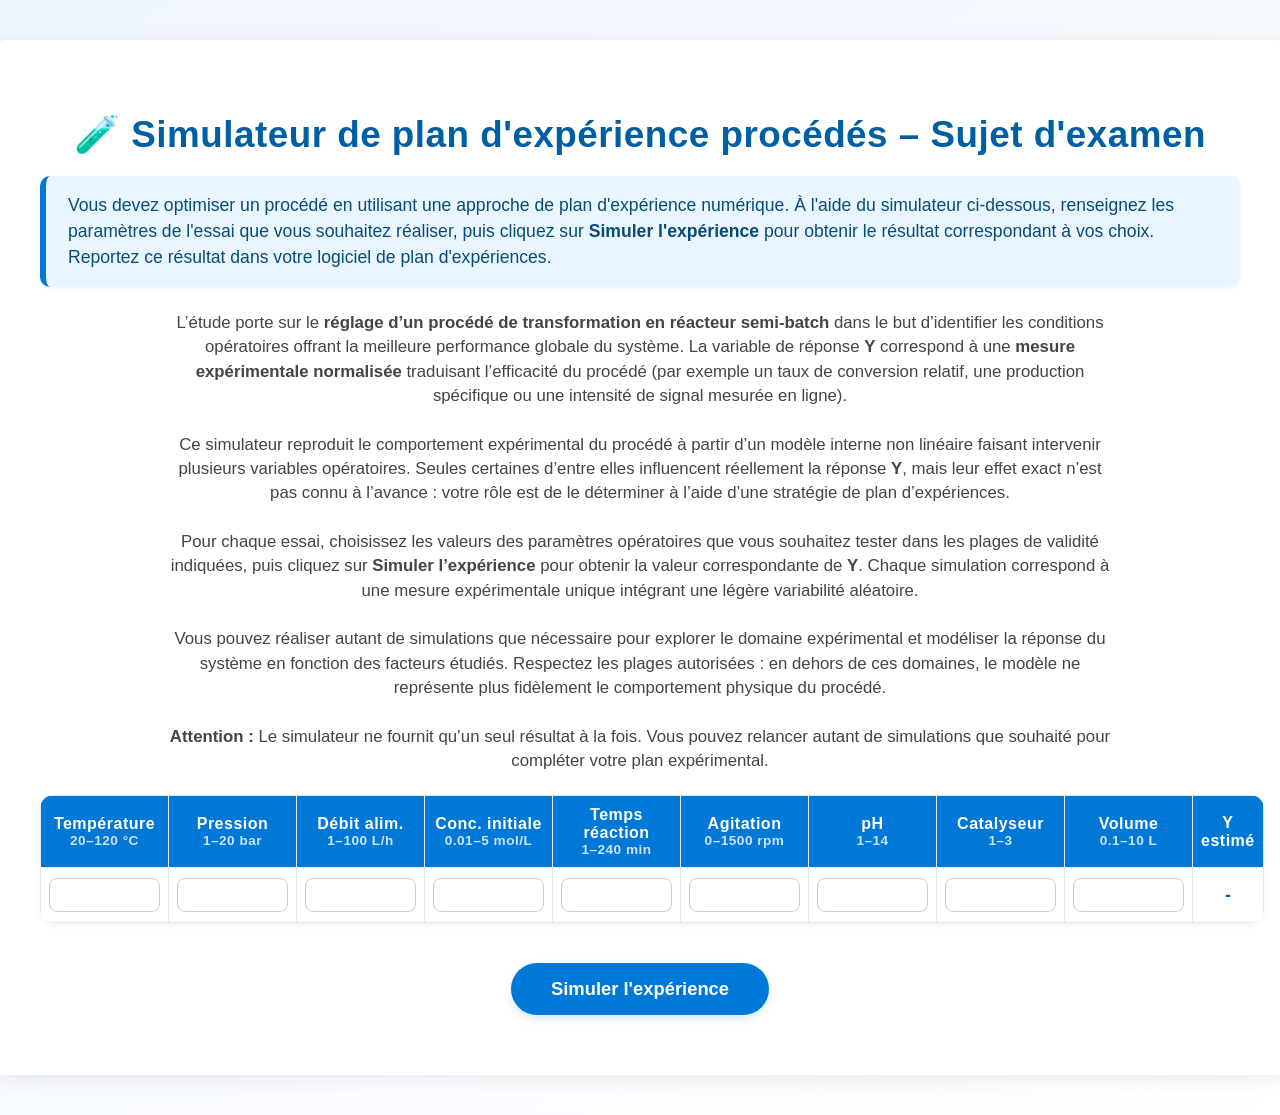
==== index.html @ 7dca86d6 "Refactor HTML content and improve model function" ====
<!DOCTYPE html>
<html lang="fr">
<head>
  <meta charset="UTF-8">
  <title>🧪 Simulateur de plan d'expérience – Sujet d'examen</title>
  <meta name="viewport" content="width=device-width, initial-scale=1">
  <style>
    :root {
      --primary: #0078d7;
      --primary-dark: #005fa3;
      --bg: #f5f9fc;
      --table-bg: #fff;
      --text: #1b2a3a;
      --border: #e2e8f0;
      --shadow: 0 4px 20px rgba(0,0,0,0.08);
      --radius: 14px;
    }

    body {
      font-family: "Segoe UI", Roboto, Arial, sans-serif;
      background: linear-gradient(145deg, #f0f6ff, #ffffff);
      margin: 0;
      color: var(--text);
      min-height: 100vh;
      display: flex;
      justify-content: center;
      align-items: flex-start;
      padding: 40px 10px;
    }

    .container {
      background: var(--table-bg);
      box-shadow: var(--shadow);
      border-radius: var(--radius);
      width: 100%;
      max-width: 1200px;
      padding: 48px 48px 60px;
      animation: fadeIn 0.6s ease-out;
    }

    @keyframes fadeIn {
      from { opacity: 0; transform: translateY(10px); }
      to { opacity: 1; transform: translateY(0); }
    }

    h1 {
      text-align: center;
      color: var(--primary-dark);
      font-size: 2.3rem;
      margin-bottom: 20px;
      letter-spacing: 0.5px;
    }

    .objectif {
      background: #eaf6ff;
      color: #084b76;
      border-left: 6px solid var(--primary);
      padding: 16px 22px;
      border-radius: 10px;
      font-size: 1.1rem;
      line-height: 1.5;
      box-shadow: 0 1px 4px rgba(0,0,0,0.05);
      margin-bottom: 24px;
    }

    .desc {
      text-align: center;
      margin-bottom: 22px;
      color: #444;
      font-size: 1.05rem;
      max-width: 950px;
      margin-left: auto;
      margin-right: auto;
      line-height: 1.45;
    }

    table {
      border-collapse: collapse;
      width: 100%;
      background: white;
      border-radius: var(--radius);
      overflow: hidden;
      box-shadow: 0 2px 6px rgba(0,0,0,0.05);
      margin-top: 20px;
    }

    th, td {
      padding: 10px 8px;
      text-align: center;
      border: 1px solid var(--border);
    }

    th {
      background: var(--primary);
      color: white;
      font-weight: 600;
      letter-spacing: 0.5px;
    }

    .gamme {
      font-size: 0.85em;
      opacity: 0.8;
      display: block;
    }

    input[type="number"] {
      width: 95px;
      padding: 7px;
      border: 1px solid #ccc;
      border-radius: 8px;
      font-size: 1rem;
      text-align: center;
      transition: all 0.2s;
    }

    input[type="number"]:focus {
      border-color: var(--primary);
      background: #f0f8ff;
      box-shadow: 0 0 6px rgba(0,120,215,0.3);
      outline: none;
    }

    tr:hover td { background: #f8fbff; }

    .btn {
      display: block;
      background: var(--primary);
      color: white;
      border: none;
      border-radius: 50px;
      padding: 15px 40px;
      font-size: 1.15rem;
      font-weight: 600;
      cursor: pointer;
      margin: 40px auto 0;
      transition: all 0.3s;
      box-shadow: 0 4px 10px rgba(0,120,215,0.15);
    }

    .btn:hover {
      background: var(--primary-dark);
      box-shadow: 0 6px 18px rgba(0,95,163,0.25);
      transform: translateY(-2px);
    }

    #y_1 {
      font-weight: bold;
      color: var(--primary-dark);
      font-size: 1.1rem;
      transition: all 0.3s ease;
    }

    .highlight {
      background: #e8f8ff !important;
      animation: blink 0.5s;
    }

    @keyframes blink {
      from { background-color: #dff1ff; }
      to { background-color: transparent; }
    }

    @media (max-width: 950px) {
      th, td { font-size: 0.9rem; }
      input[type="number"] { width: 70px; }
    }
  </style>
</head>
<body>

<div class="container">
  <h1>🧪 Simulateur de plan d'expérience procédés – Sujet d'examen</h1>

  <div class="objectif">
    Vous devez optimiser un procédé en utilisant une approche de plan d'expérience numérique.  
    À l'aide du simulateur ci-dessous, renseignez les paramètres de l'essai que vous souhaitez réaliser, puis cliquez sur <b>Simuler l'expérience</b> pour obtenir le résultat correspondant à vos choix.  
    Reportez ce résultat dans votre logiciel de plan d'expériences.
  </div>

  <div class="desc">
    L’étude porte sur le <b>réglage d’un procédé de transformation en réacteur semi-batch</b> dans le but d’identifier les conditions opératoires offrant la meilleure performance globale du système.  
    La variable de réponse <b>Y</b> correspond à une <b>mesure expérimentale normalisée</b> traduisant l’efficacité du procédé (par exemple un taux de conversion relatif, une production spécifique ou une intensité de signal mesurée en ligne).  
    <br><br>
    Ce simulateur reproduit le comportement expérimental du procédé à partir d’un modèle interne non linéaire faisant intervenir plusieurs variables opératoires.  
    Seules certaines d’entre elles influencent réellement la réponse <b>Y</b>, mais leur effet exact n’est pas connu à l’avance : votre rôle est de le déterminer à l’aide d’une stratégie de plan d’expériences.
    <br><br>
    Pour chaque essai, choisissez les valeurs des paramètres opératoires que vous souhaitez tester dans les plages de validité indiquées, puis cliquez sur <b>Simuler l’expérience</b> pour obtenir la valeur correspondante de <b>Y</b>.  
    Chaque simulation correspond à une mesure expérimentale unique intégrant une légère variabilité aléatoire.
    <br><br>
    Vous pouvez réaliser autant de simulations que nécessaire pour explorer le domaine expérimental et modéliser la réponse du système en fonction des facteurs étudiés.  
    Respectez les plages autorisées : en dehors de ces domaines, le modèle ne représente plus fidèlement le comportement physique du procédé.
    <br><br>
    <b>Attention :</b> Le simulateur ne fournit qu’un seul résultat à la fois. Vous pouvez relancer autant de simulations que souhaité pour compléter votre plan expérimental.
  </div>

  <table>
    <thead>
      <tr>
        <th>Température<br><span class="gamme">20–120 °C</span></th>
        <th>Pression<br><span class="gamme">1–20 bar</span></th>
        <th>Débit alim.<br><span class="gamme">1–100 L/h</span></th>
        <th>Conc. initiale<br><span class="gamme">0.01–5 mol/L</span></th>
        <th>Temps réaction<br><span class="gamme">1–240 min</span></th>
        <th>Agitation<br><span class="gamme">0–1500 rpm</span></th>
        <th>pH<br><span class="gamme">1–14</span></th>
        <th>Catalyseur<br><span class="gamme">1–3</span></th>
        <th>Volume<br><span class="gamme">0.1–10 L</span></th>
        <th>Y estimé</th>
      </tr>
    </thead>
    <tbody>
      <tr>
        <td><input type="number" id="temp" min="20" max="120"></td>
        <td><input type="number" id="press" min="1" max="20"></td>
        <td><input type="number" id="debit" min="1" max="100"></td>
        <td><input type="number" id="conc" min="0.01" max="5" step="0.01"></td>
        <td><input type="number" id="temps" min="1" max="240"></td>
        <td><input type="number" id="agit" min="0" max="1500"></td>
        <td><input type="number" id="ph" min="1" max="14"></td>
        <td><input type="number" id="cat" min="1" max="3"></td>
        <td><input type="number" id="vol" min="0.1" max="10" step="0.1"></td>
        <td id="y_1">-</td>
      </tr>
    </tbody>
  </table>

  <button class="btn" onclick="calculer()">Simuler l'expérience</button>
</div>

<script>
  // Limites des variables
  const limites = {
    temp:[20,120], press:[1,20], debit:[1,100],
    conc:[0.01,5], temps:[1,240], agit:[0,1500],
    ph:[1,14], cat:[1,3], vol:[0.1,10]
  };

  function normaliser(val, min, max) {
    return ((val - (min + max)/2) / ((max - min)/2));
  }

  // === Modèle caché ===
  function modele(temp, press, debit, conc, temps, agit, ph, cat, vol) {
    const bruit = (Math.random() - 0.5) * 0.1; // ±0.05 aléatoire

    const X1 = normaliser(temp, ...limites.temp);
    const X2 = normaliser(conc, ...limites.conc);
    const X3 = normaliser(ph, ...limites.ph);

    // Coefficients
    const b0 = 2.0;
    const b1 = 3.2;
    const b2 = 5.0;
    const b3 = 2.0;
    const b33 = -1.4;
    const b12 = 0.6;

    return b0 + b1*X1 + b2*X2 + b3*X3 + b33*X3*X3 + b12*X1*X2 + bruit;
  }

  function calculer() {
    const vals = {};
    for (const v in limites) {
      const val = parseFloat(document.getElementById(v).value);
      if (isNaN(val)) {
        alert("Veuillez renseigner toutes les valeurs avant de simuler !");
        return;
      }
      const [min, max] = limites[v];
      if (val < min || val > max) {
        alert(`⚠️ La valeur de ${v} doit être comprise entre ${min} et ${max}.`);
        return;
      }
      vals[v] = val;
    }

    const y = modele(...Object.values(vals));
    const yCell = document.getElementById('y_1');
    yCell.textContent = y.toFixed(3);
    yCell.classList.add('highlight');
    setTimeout(() => yCell.classList.remove('highlight'), 800);
  }
</script>
</body>
</html>
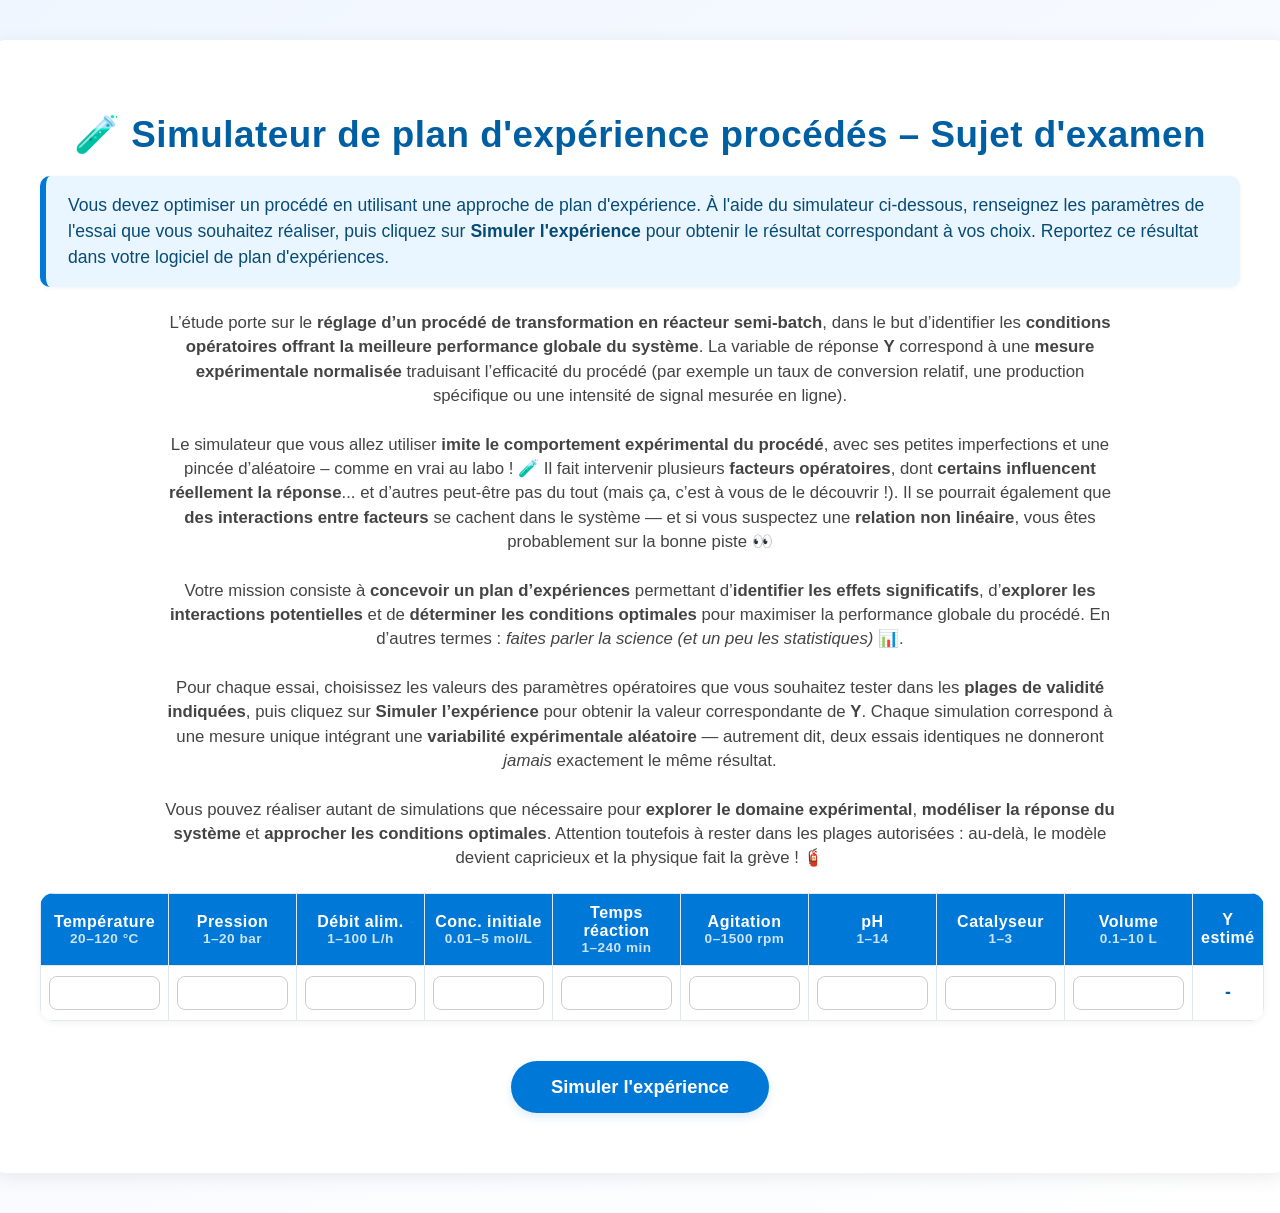
==== commit 22593f75: "Refine simulation instructions and descriptions Optimized text for clarity and engagement in the sim" ====
--- a/index.html
+++ b/index.html
@@ -172,26 +172,30 @@
   <h1>🧪 Simulateur de plan d'expérience procédés – Sujet d'examen</h1>
 
   <div class="objectif">
-    Vous devez optimiser un procédé en utilisant une approche de plan d'expérience numérique.  
+    Vous devez optimiser un procédé en utilisant une approche de plan d'expérience.  
     À l'aide du simulateur ci-dessous, renseignez les paramètres de l'essai que vous souhaitez réaliser, puis cliquez sur <b>Simuler l'expérience</b> pour obtenir le résultat correspondant à vos choix.  
     Reportez ce résultat dans votre logiciel de plan d'expériences.
   </div>
 
+  
   <div class="desc">
-    L’étude porte sur le <b>réglage d’un procédé de transformation en réacteur semi-batch</b> dans le but d’identifier les conditions opératoires offrant la meilleure performance globale du système.  
+    L’étude porte sur le <b>réglage d’un procédé de transformation en réacteur semi-batch</b>, dans le but d’identifier les <b>conditions opératoires offrant la meilleure performance globale du système</b>.  
     La variable de réponse <b>Y</b> correspond à une <b>mesure expérimentale normalisée</b> traduisant l’efficacité du procédé (par exemple un taux de conversion relatif, une production spécifique ou une intensité de signal mesurée en ligne).  
     <br><br>
-    Ce simulateur reproduit le comportement expérimental du procédé à partir d’un modèle interne non linéaire faisant intervenir plusieurs variables opératoires.  
-    Seules certaines d’entre elles influencent réellement la réponse <b>Y</b>, mais leur effet exact n’est pas connu à l’avance : votre rôle est de le déterminer à l’aide d’une stratégie de plan d’expériences.
-    <br><br>
-    Pour chaque essai, choisissez les valeurs des paramètres opératoires que vous souhaitez tester dans les plages de validité indiquées, puis cliquez sur <b>Simuler l’expérience</b> pour obtenir la valeur correspondante de <b>Y</b>.  
-    Chaque simulation correspond à une mesure expérimentale unique intégrant une légère variabilité aléatoire.
-    <br><br>
-    Vous pouvez réaliser autant de simulations que nécessaire pour explorer le domaine expérimental et modéliser la réponse du système en fonction des facteurs étudiés.  
-    Respectez les plages autorisées : en dehors de ces domaines, le modèle ne représente plus fidèlement le comportement physique du procédé.
-    <br><br>
-    <b>Attention :</b> Le simulateur ne fournit qu’un seul résultat à la fois. Vous pouvez relancer autant de simulations que souhaité pour compléter votre plan expérimental.
+    Le simulateur que vous allez utiliser <b>imite le comportement expérimental du procédé</b>, avec ses petites imperfections et une pincée d’aléatoire – comme en vrai au labo&nbsp;! 🧪  
+    Il fait intervenir plusieurs <b>facteurs opératoires</b>, dont <b>certains influencent réellement la réponse</b>... et d’autres peut-être pas du tout (mais ça, c’est à vous de le découvrir&nbsp;!).  
+    Il se pourrait également que <b>des interactions entre facteurs</b> se cachent dans le système — et si vous suspectez une <b>relation non linéaire</b>, vous êtes probablement sur la bonne piste 👀
+    <br><br>
+    Votre mission consiste à <b>concevoir un plan d’expériences</b> permettant d’<b>identifier les effets significatifs</b>, d’<b>explorer les interactions potentielles</b> et de <b>déterminer les conditions optimales</b> pour maximiser la performance globale du procédé.  
+    En d’autres termes&nbsp;: <i>faites parler la science (et un peu les statistiques)</i> 📊.
+    <br><br>
+    Pour chaque essai, choisissez les valeurs des paramètres opératoires que vous souhaitez tester dans les <b>plages de validité indiquées</b>, puis cliquez sur <b>Simuler l’expérience</b> pour obtenir la valeur correspondante de <b>Y</b>.  
+    Chaque simulation correspond à une mesure unique intégrant une <b>variabilité expérimentale aléatoire</b> — autrement dit, deux essais identiques ne donneront <i>jamais</i> exactement le même résultat.  
+    <br><br>
+    Vous pouvez réaliser autant de simulations que nécessaire pour <b>explorer le domaine expérimental</b>, <b>modéliser la réponse du système</b> et <b>approcher les conditions optimales</b>.  
+    Attention toutefois à rester dans les plages autorisées&nbsp;: au-delà, le modèle devient capricieux et la physique fait la grève&nbsp;! 🧯
   </div>
+
 
   <table>
     <thead>
@@ -241,7 +245,7 @@
 
   // === Modèle caché ===
   function modele(temp, press, debit, conc, temps, agit, ph, cat, vol) {
-    const bruit = (Math.random() - 0.5) * 0.1; // ±0.05 aléatoire
+    const bruit = (Math.random() - 0.5) * 1; // ±0.15 aléatoire
 
     const X1 = normaliser(temp, ...limites.temp);
     const X2 = normaliser(conc, ...limites.conc);
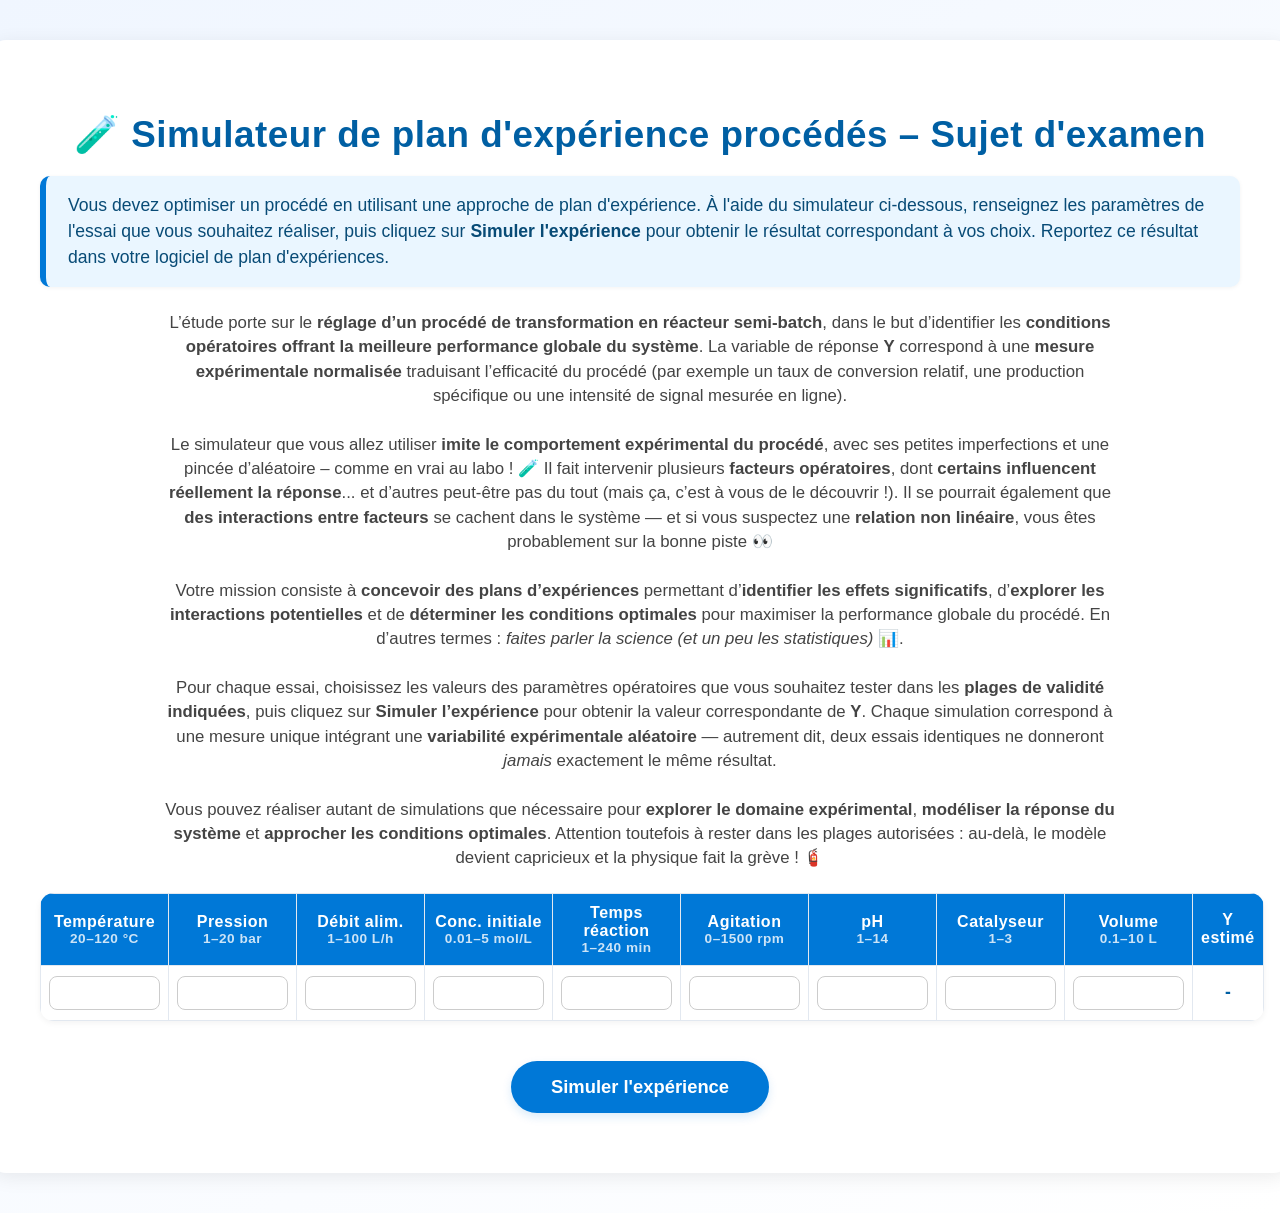
==== commit d6021982: "Update title and mission description in index.html" ====
--- a/index.html
+++ b/index.html
@@ -2,7 +2,7 @@
 <html lang="fr">
 <head>
   <meta charset="UTF-8">
-  <title>🧪 Simulateur de plan d'expérience – Sujet d'examen</title>
+  <title>🧪 Simulateur de plan d'expériences – DM </title>
   <meta name="viewport" content="width=device-width, initial-scale=1">
   <style>
     :root {
@@ -186,7 +186,7 @@
     Il fait intervenir plusieurs <b>facteurs opératoires</b>, dont <b>certains influencent réellement la réponse</b>... et d’autres peut-être pas du tout (mais ça, c’est à vous de le découvrir&nbsp;!).  
     Il se pourrait également que <b>des interactions entre facteurs</b> se cachent dans le système — et si vous suspectez une <b>relation non linéaire</b>, vous êtes probablement sur la bonne piste 👀
     <br><br>
-    Votre mission consiste à <b>concevoir un plan d’expériences</b> permettant d’<b>identifier les effets significatifs</b>, d’<b>explorer les interactions potentielles</b> et de <b>déterminer les conditions optimales</b> pour maximiser la performance globale du procédé.  
+    Votre mission consiste à <b>concevoir des plans d’expériences</b> permettant d’<b>identifier les effets significatifs</b>, d’<b>explorer les interactions potentielles</b> et de <b>déterminer les conditions optimales</b> pour maximiser la performance globale du procédé.  
     En d’autres termes&nbsp;: <i>faites parler la science (et un peu les statistiques)</i> 📊.
     <br><br>
     Pour chaque essai, choisissez les valeurs des paramètres opératoires que vous souhaitez tester dans les <b>plages de validité indiquées</b>, puis cliquez sur <b>Simuler l’expérience</b> pour obtenir la valeur correspondante de <b>Y</b>.  
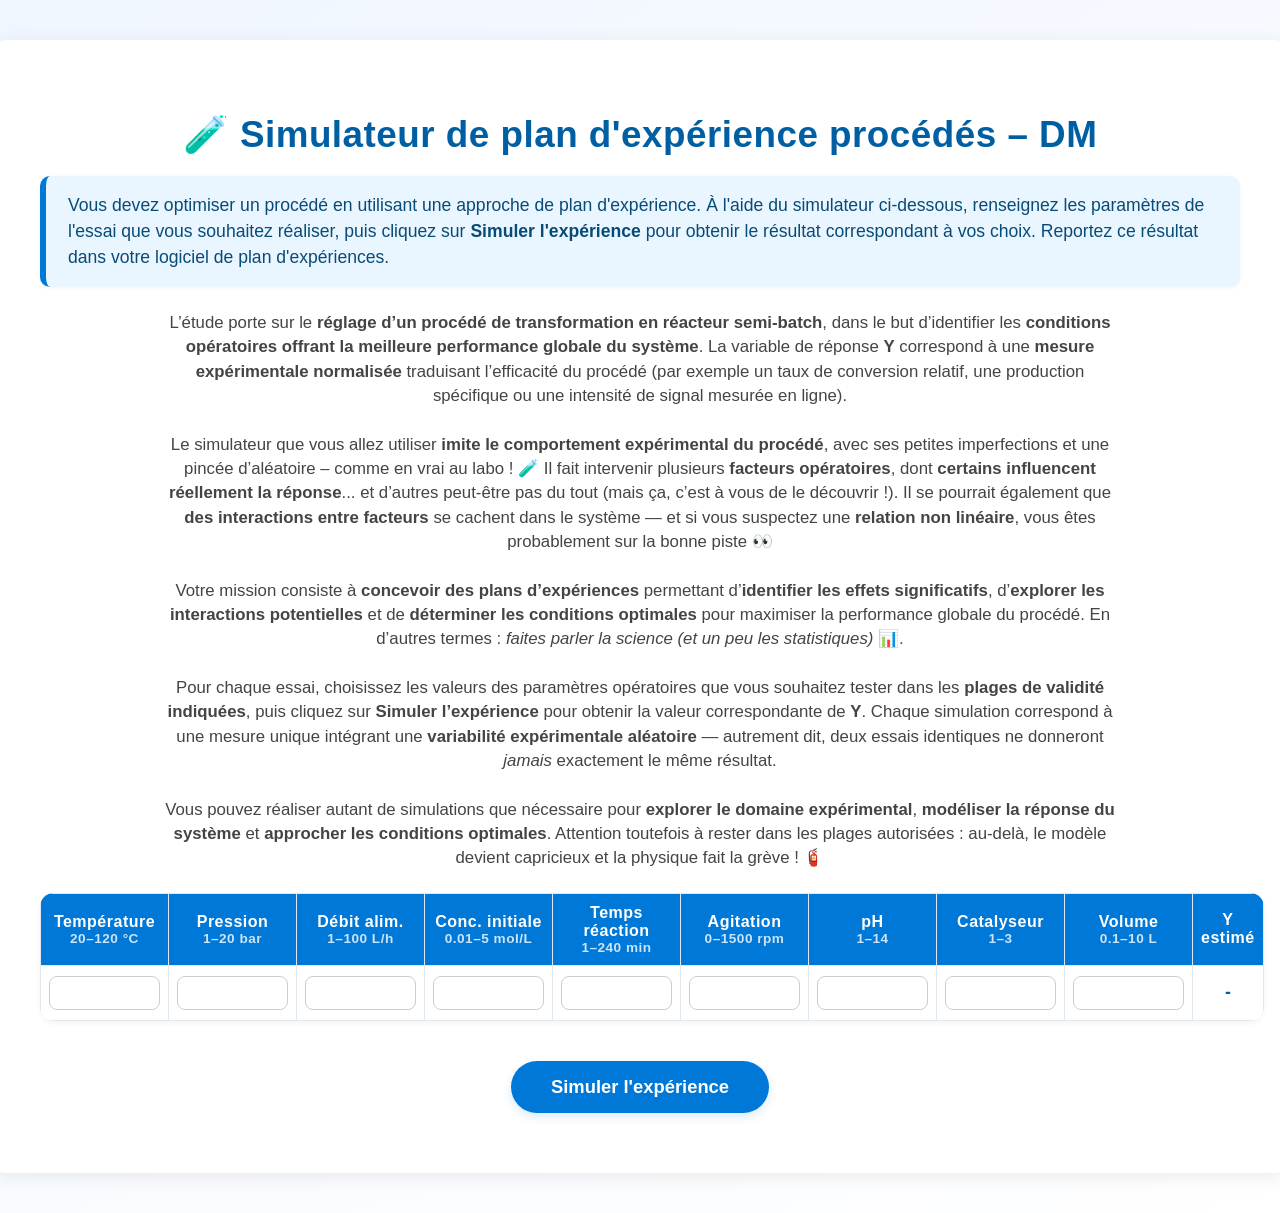
==== commit 49094f56: "Change title from exam subject to DM" ====
--- a/index.html
+++ b/index.html
@@ -169,7 +169,7 @@
 <body>
 
 <div class="container">
-  <h1>🧪 Simulateur de plan d'expérience procédés – Sujet d'examen</h1>
+  <h1>🧪 Simulateur de plan d'expérience procédés – DM</h1>
 
   <div class="objectif">
     Vous devez optimiser un procédé en utilisant une approche de plan d'expérience.  
@@ -232,7 +232,7 @@
 </div>
 
 <script>
-  // Limites des variables
+  // Limites des variables 
   const limites = {
     temp:[20,120], press:[1,20], debit:[1,100],
     conc:[0.01,5], temps:[1,240], agit:[0,1500],
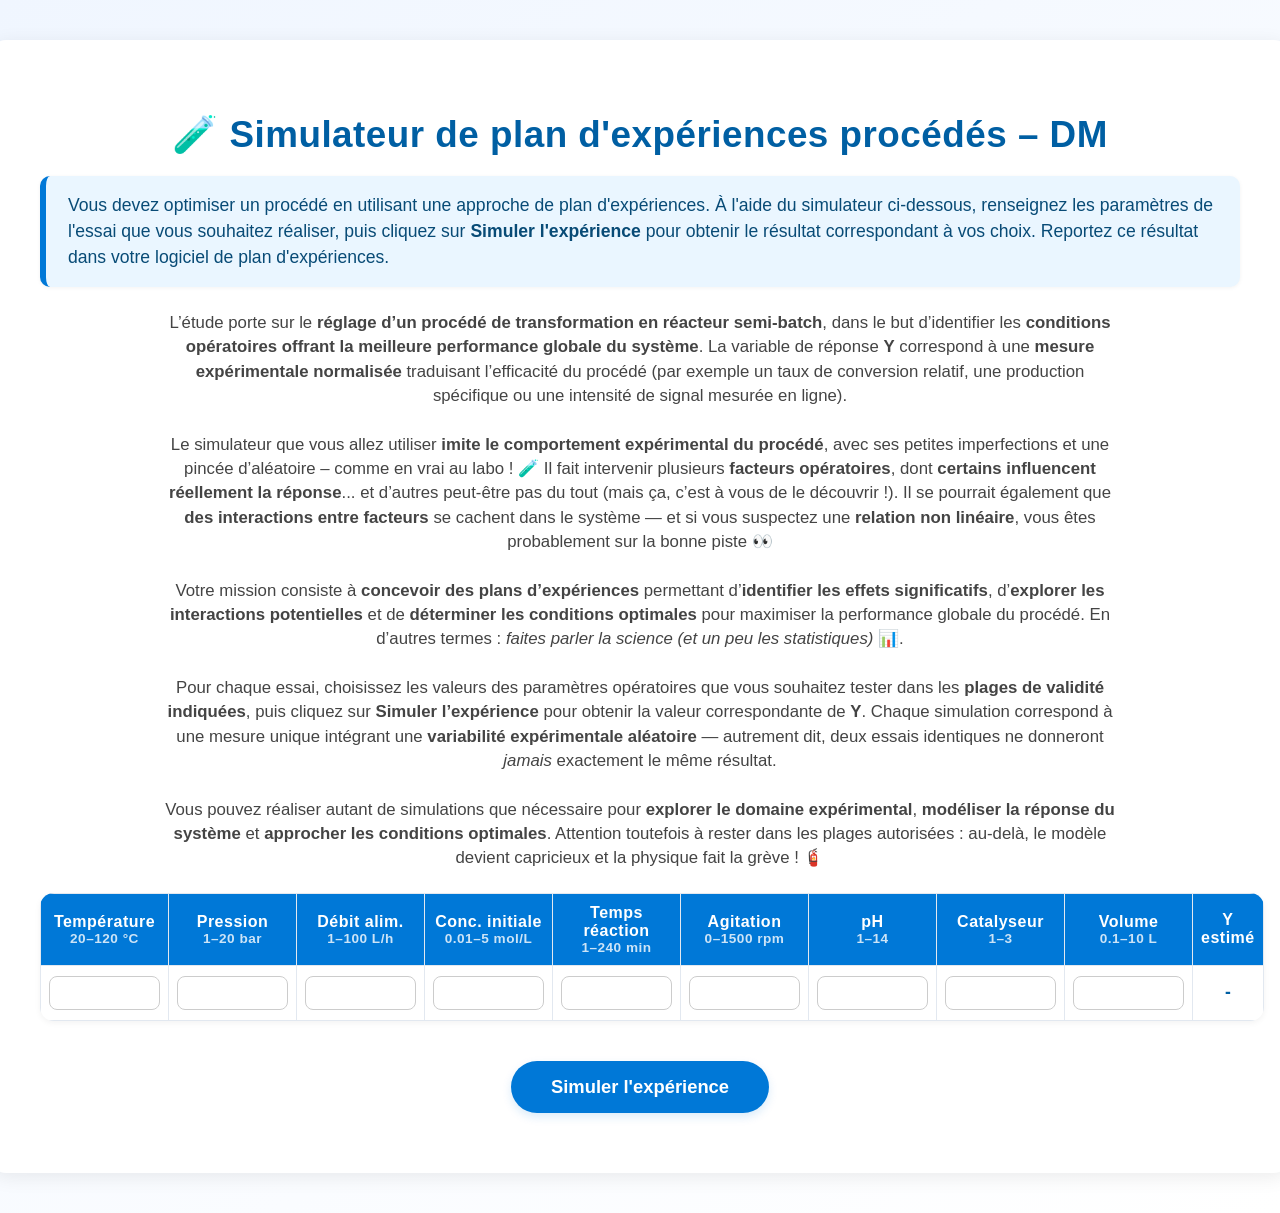
==== commit 6e65cfa1: "Fix spelling in index.html headings and text" ====
--- a/index.html
+++ b/index.html
@@ -169,10 +169,10 @@
 <body>
 
 <div class="container">
-  <h1>🧪 Simulateur de plan d'expérience procédés – DM</h1>
+  <h1>🧪 Simulateur de plan d'expériences procédés – DM</h1>
 
   <div class="objectif">
-    Vous devez optimiser un procédé en utilisant une approche de plan d'expérience.  
+    Vous devez optimiser un procédé en utilisant une approche de plan d'expériences.  
     À l'aide du simulateur ci-dessous, renseignez les paramètres de l'essai que vous souhaitez réaliser, puis cliquez sur <b>Simuler l'expérience</b> pour obtenir le résultat correspondant à vos choix.  
     Reportez ce résultat dans votre logiciel de plan d'expériences.
   </div>
